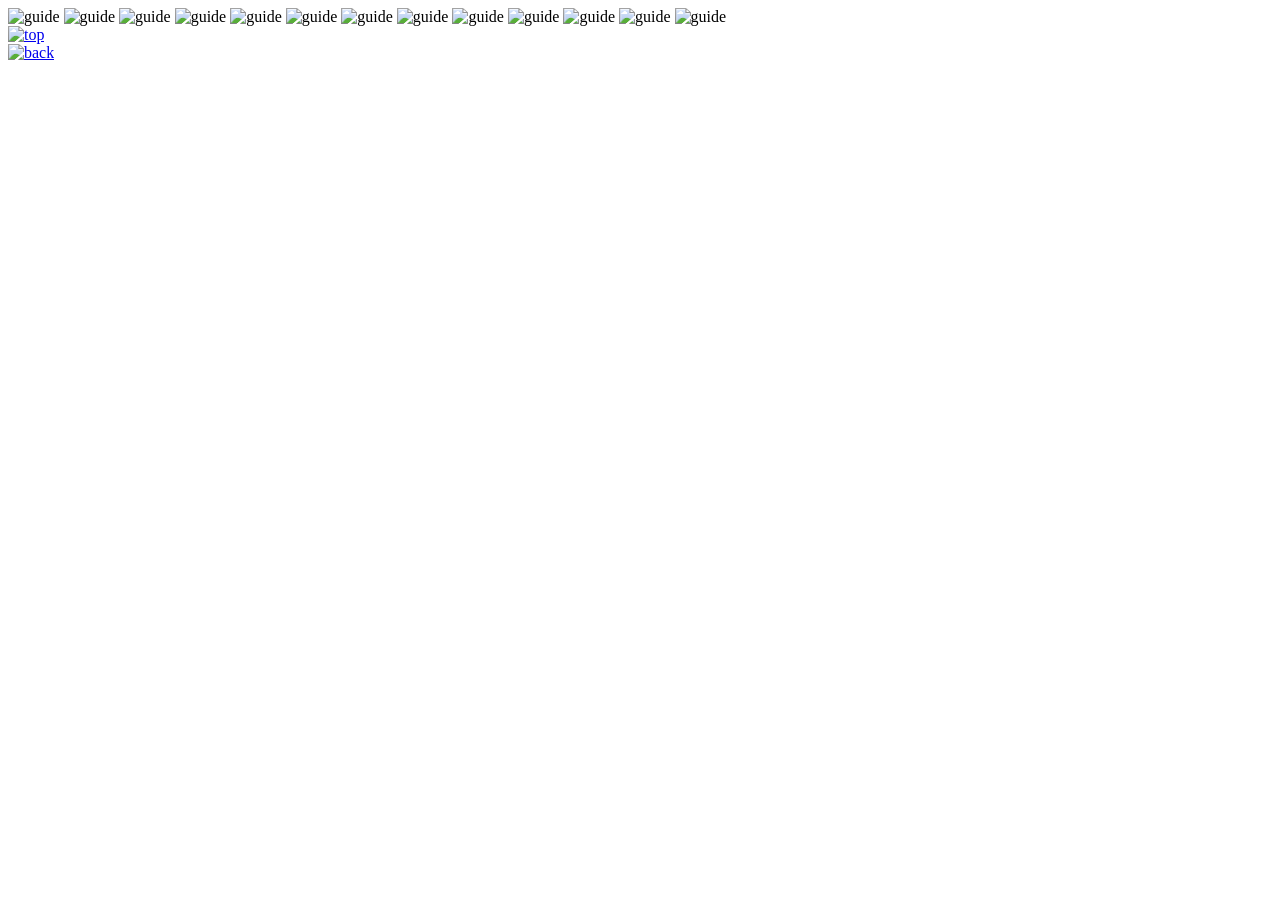
==== sub/bp.html @ aade6979 "Add files via upload" ====
<!doctype html>
<html lang="ko">
	<head>
		<meta charset="utf-8">
		<meta http-equiv="X-UA-Compatible" content="IE=edge">
		<meta name="viewport" content="width=1320px">
		<title>Brand Planning</title>
		<link href="css/style.css" rel="stylesheet" type="text/css"> 
		
	</head>
  <body>
    <div>
     <img src="./images/planning/1.png" alt="guide">
     <img src="./images/planning/2.png" alt="guide">
     <img src="./images/planning/3.png" alt="guide">
     <img src="./images/planning/4.png" alt="guide">
     <img src="./images/planning/5.png" alt="guide">
     <img src="./images/planning/6.png" alt="guide">
     <img src="./images/planning/7.png" alt="guide">
     <img src="./images/planning/8.png" alt="guide">
     <img src="./images/planning/9.png" alt="guide">
     <img src="./images/planning/10.png" alt="guide">
     <img src="./images/planning/11.png" alt="guide">
     <img src="./images/planning/12.png" alt="guide">
     <img src="./images/planning/13.png" alt="guide">
    </div>
	<div class="top fixed">
		<a href="#"><img src="images/top.png" alt="top"></a>
	</div>
	<div class="fixed2">
		<a href="../index.html#projects" onclick="window.close()"><img src="images/back.png" alt="back"></a>
	</div>	
	<script type="text/javascript" src="http://ajax.googleapis.com/ajax/libs/jquery/1.4.3/jquery.min.js"></script>
	<script src="js/jquery-1.12.3.js"></script>
	<script src="js/sub_script.js"></script>
  </body>
</html>
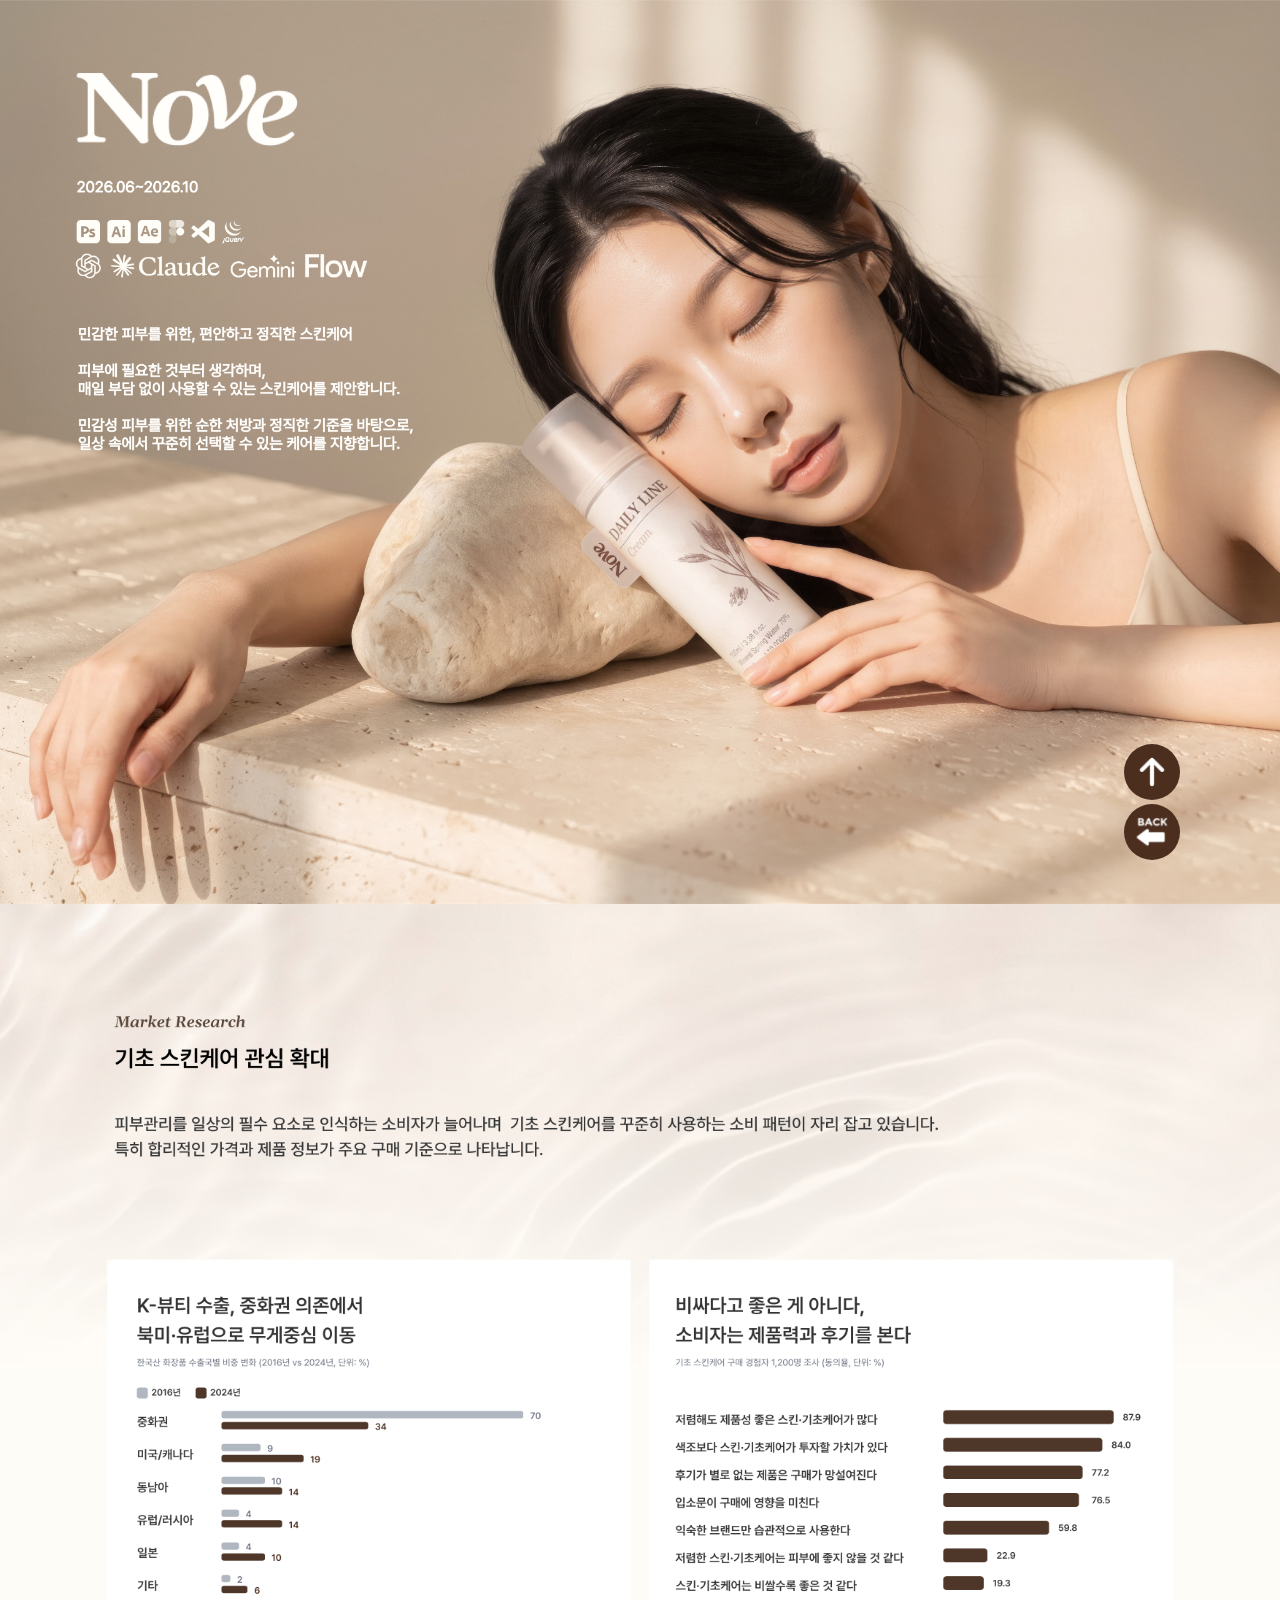
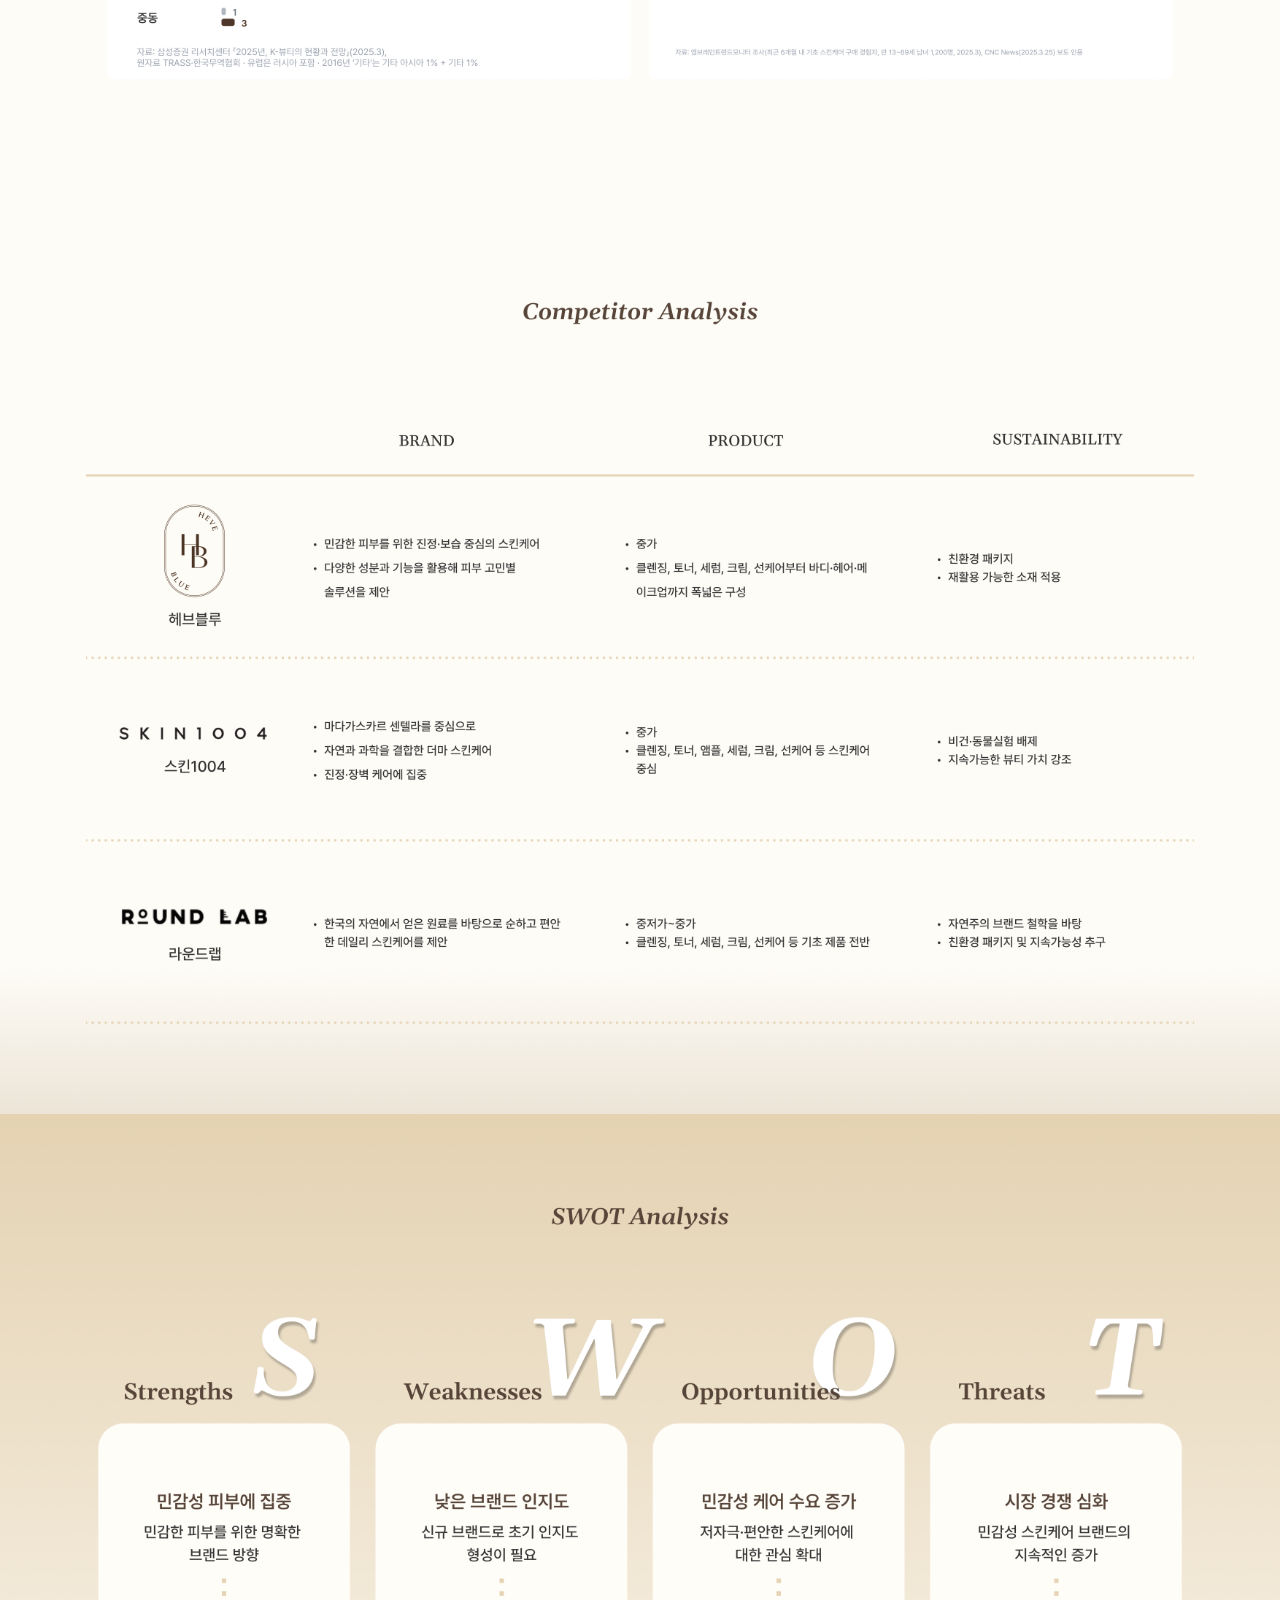
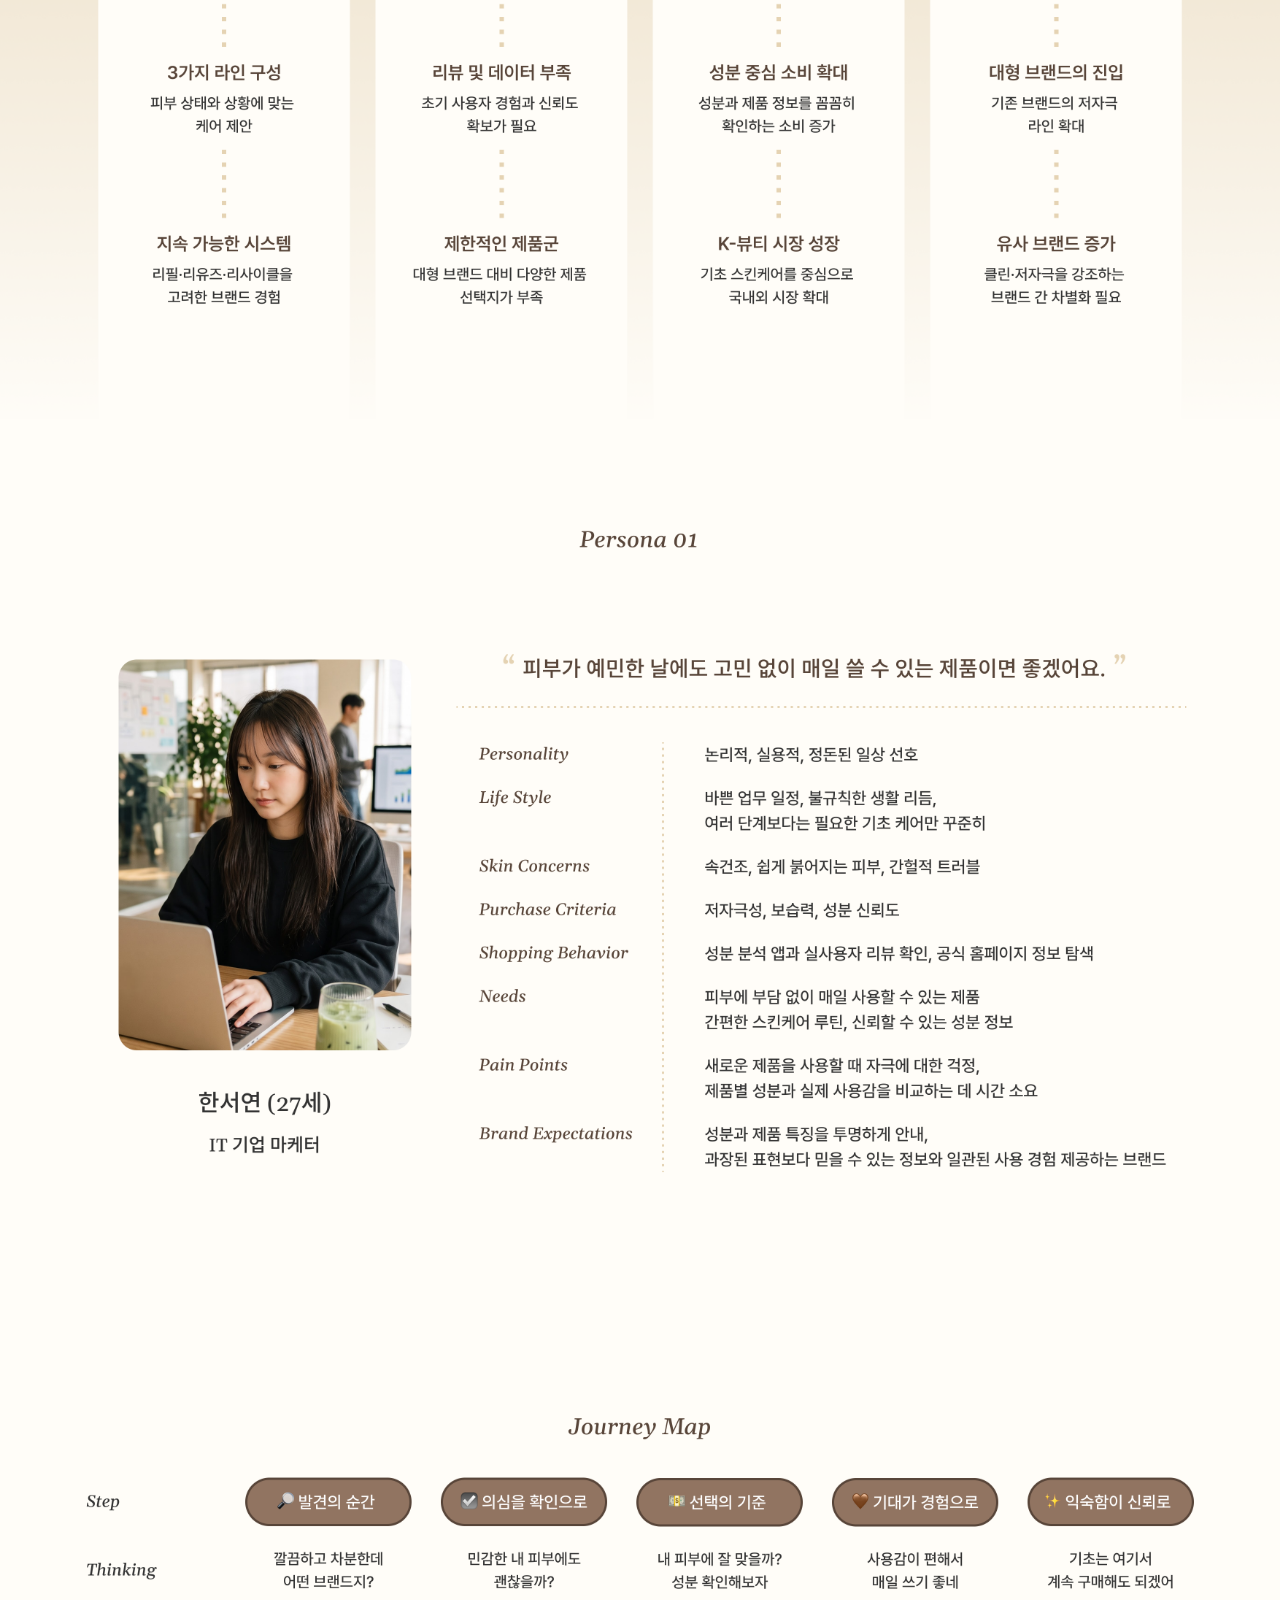
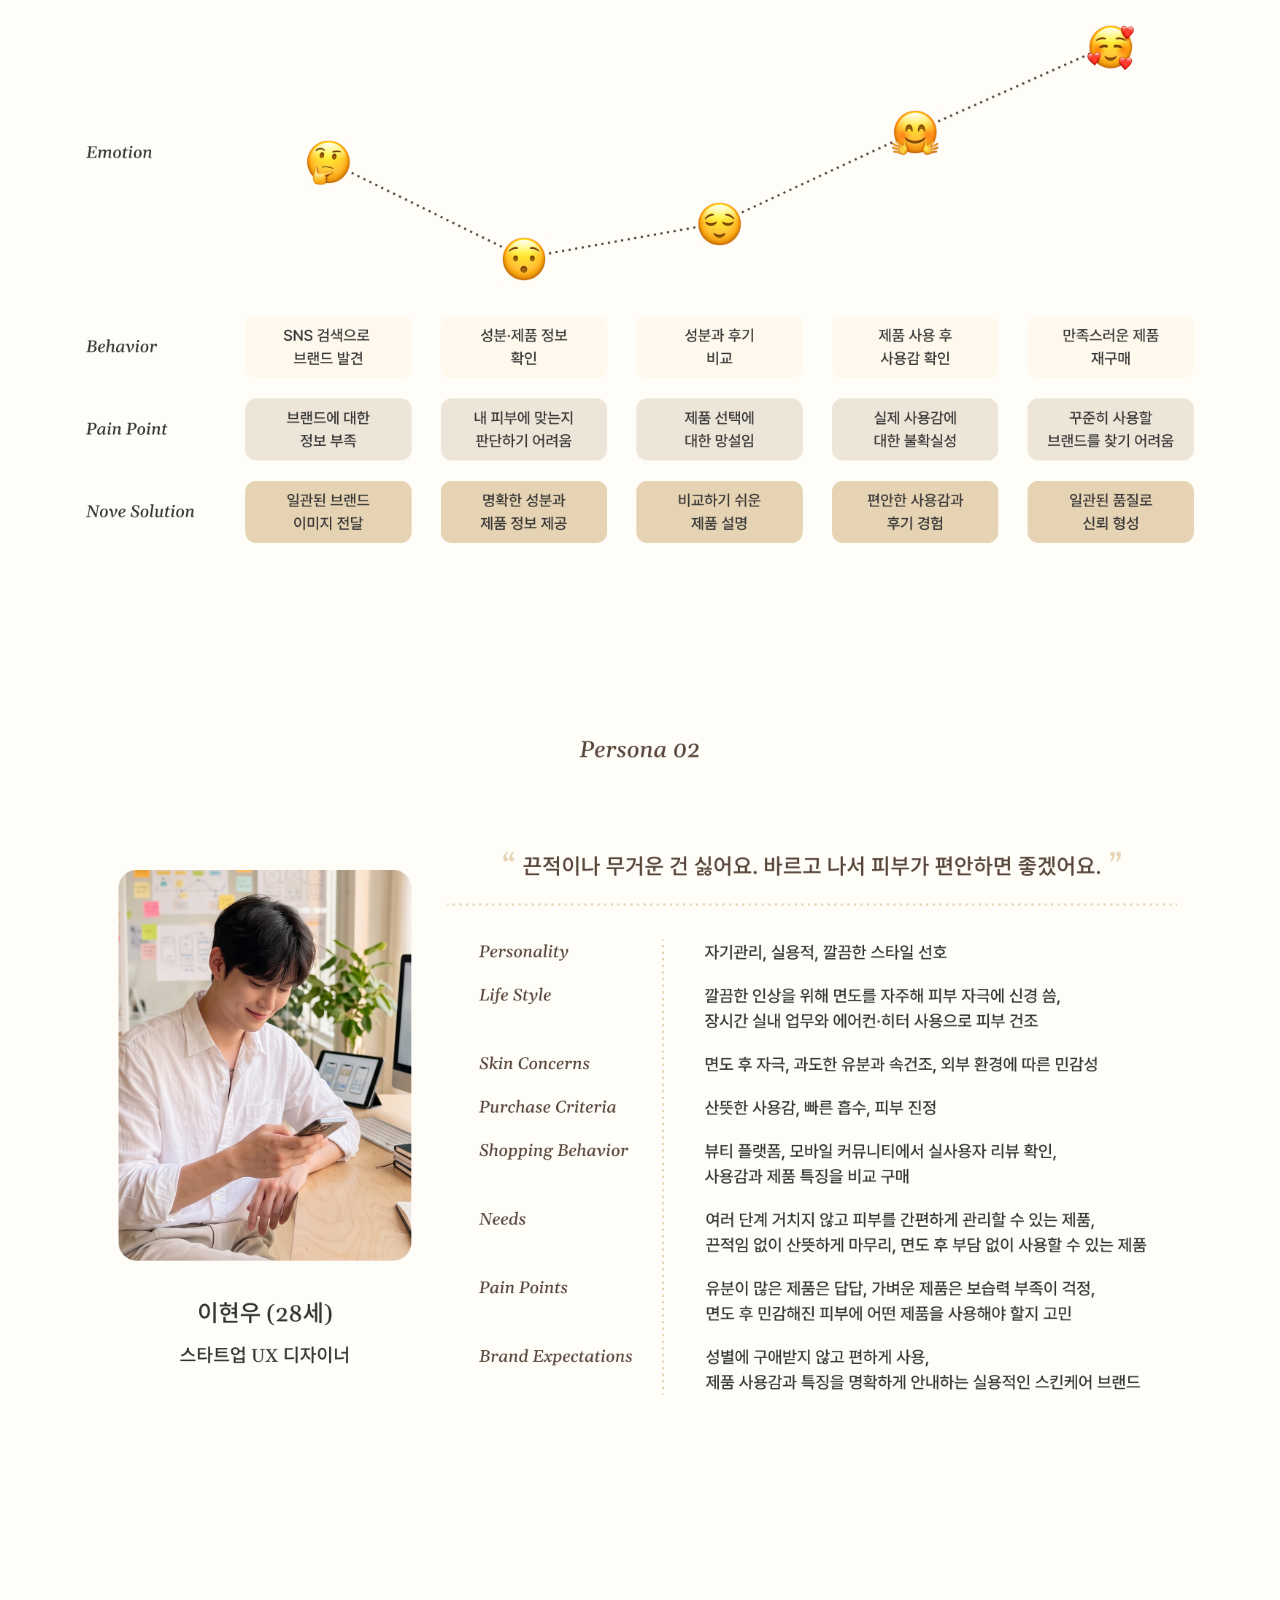
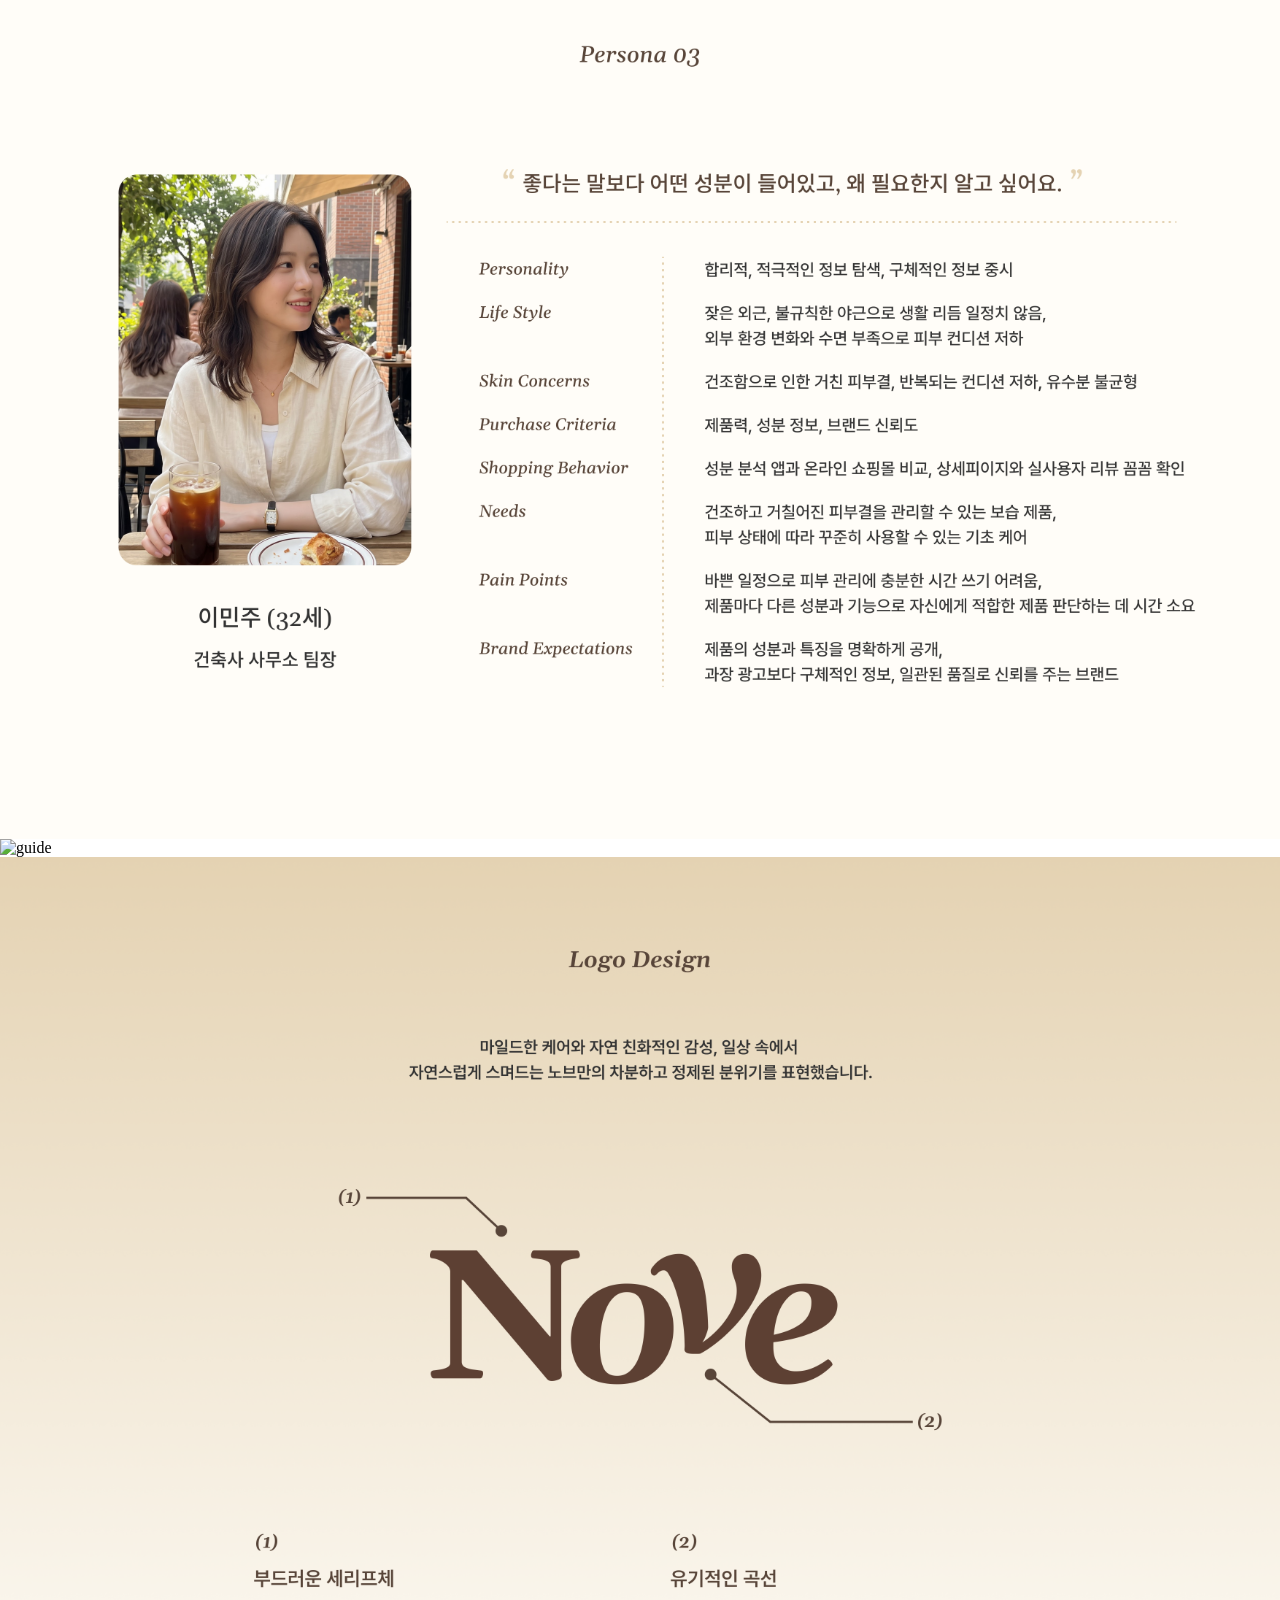
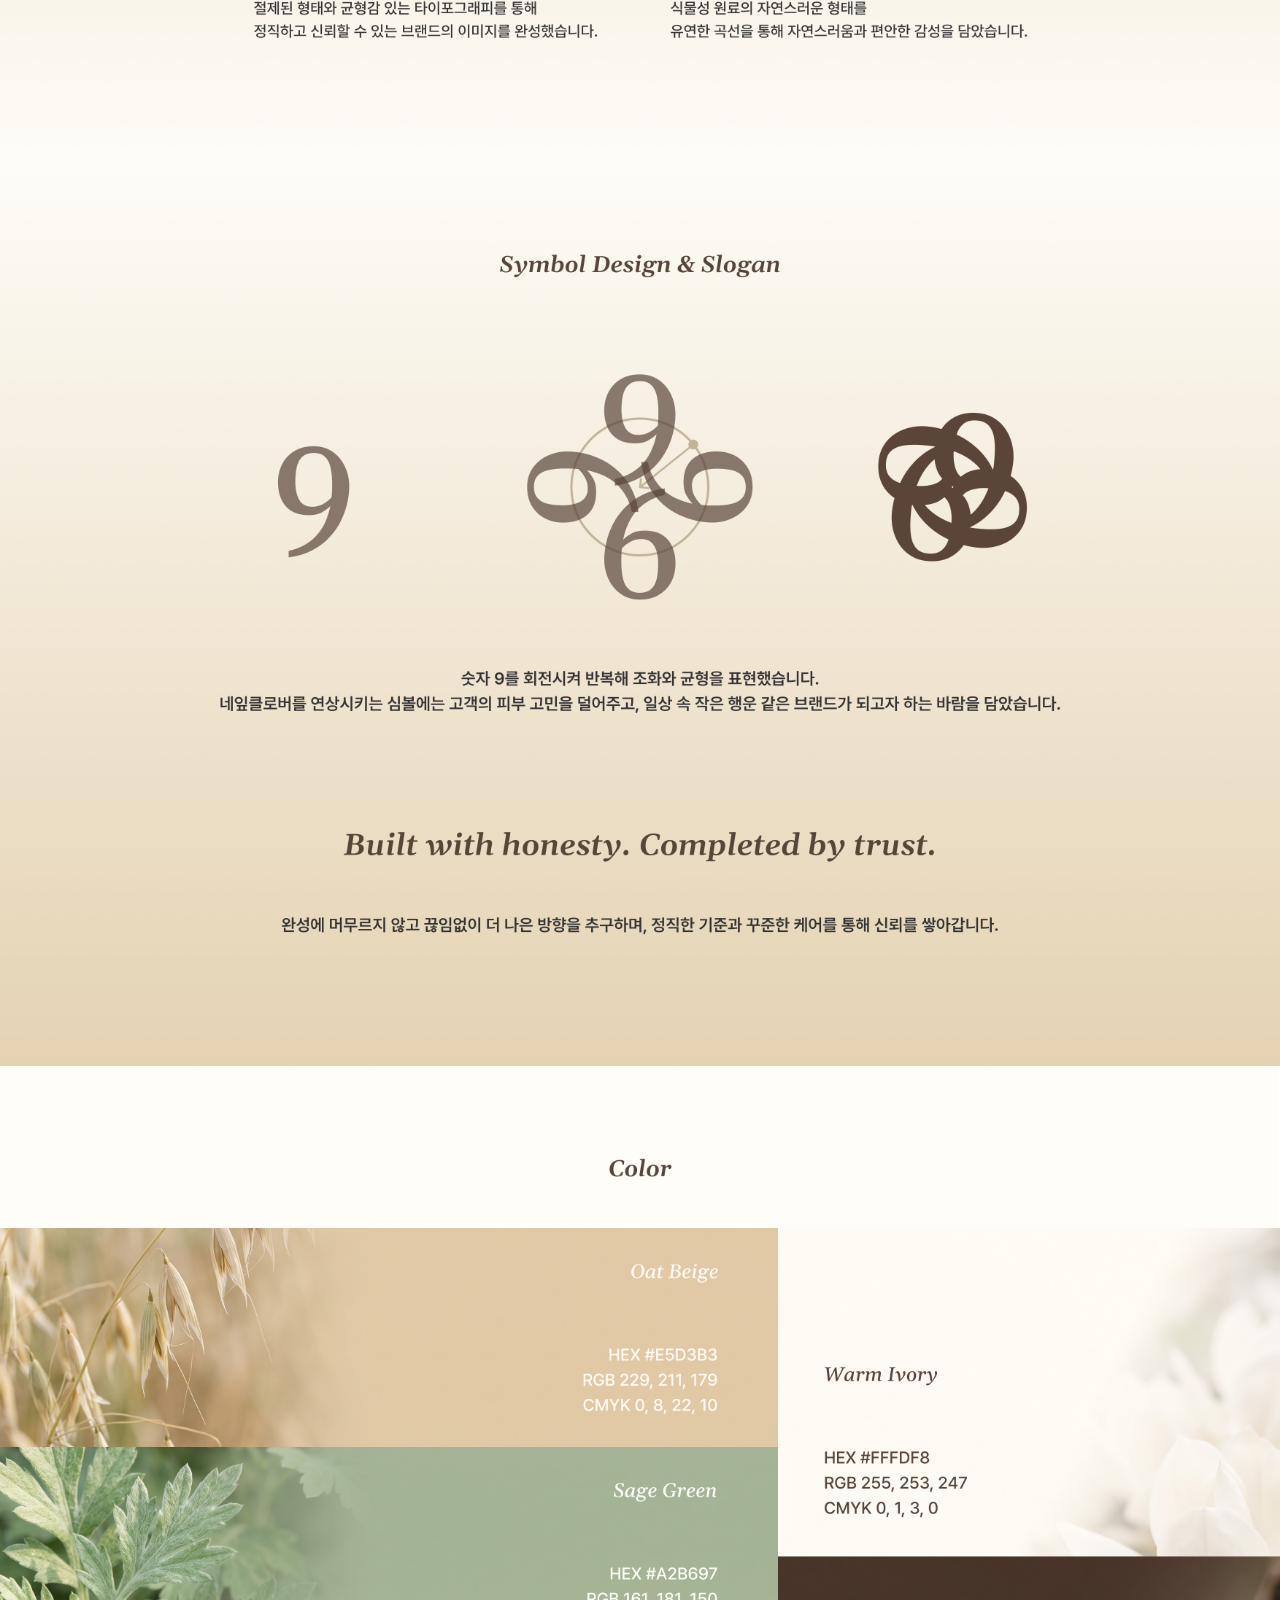
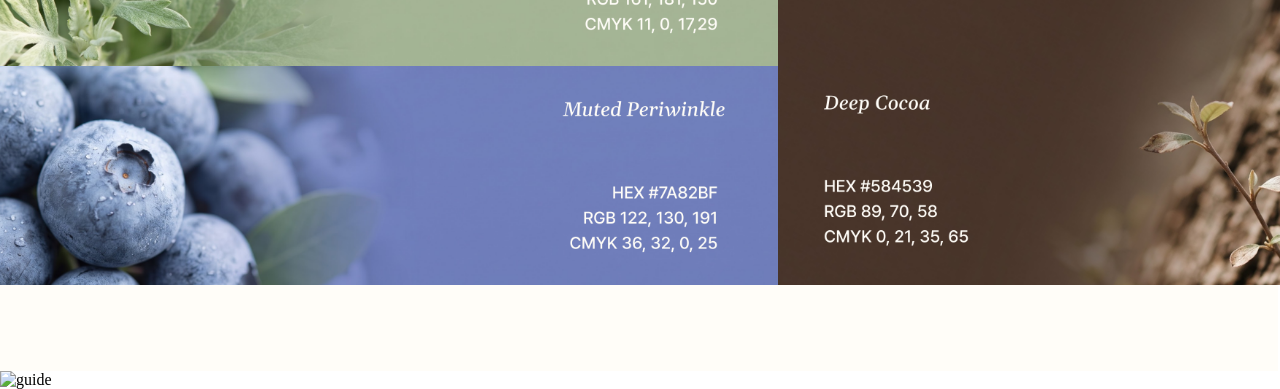
==== commit 8ebe0f97: "Add files via upload" ====
--- a/sub/bp.html
+++ b/sub/bp.html
@@ -10,25 +10,25 @@
 	</head>
   <body>
     <div>
-     <img src="./images/planning/1.png" alt="guide">
-     <img src="./images/planning/2.png" alt="guide">
-     <img src="./images/planning/3.png" alt="guide">
-     <img src="./images/planning/4.png" alt="guide">
-     <img src="./images/planning/5.png" alt="guide">
-     <img src="./images/planning/6.png" alt="guide">
-     <img src="./images/planning/7.png" alt="guide">
-     <img src="./images/planning/8.png" alt="guide">
-     <img src="./images/planning/9.png" alt="guide">
-     <img src="./images/planning/10.png" alt="guide">
-     <img src="./images/planning/11.png" alt="guide">
-     <img src="./images/planning/12.png" alt="guide">
-     <img src="./images/planning/13.png" alt="guide">
+     <img src="./img/planning/1.png" alt="guide">
+     <img src="./img/planning/2.png" alt="guide">
+     <img src="./img/planning/3.png" alt="guide">
+     <img src="./img/planning/4.png" alt="guide">
+     <img src="./img/planning/5.png" alt="guide">
+     <img src="./img/planning/6.png" alt="guide">
+     <img src="./img/planning/7.png" alt="guide">
+     <img src="./img/planning/8.png" alt="guide">
+     <img src="./img/planning/9.png" alt="guide">
+     <img src="./img/planning/10.png" alt="guide">
+     <img src="./img/planning/11.png" alt="guide">
+     <img src="./img/planning/12.png" alt="guide">
+     <img src="./img/planning/13.png" alt="guide">
     </div>
 	<div class="top fixed">
-		<a href="#"><img src="images/top.png" alt="top"></a>
+		<a href="#"><img src="./img/top.svg" alt="top"></a>
 	</div>
 	<div class="fixed2">
-		<a href="../index.html#projects" onclick="window.close()"><img src="images/back.png" alt="back"></a>
+		<a href="../index.html#projects" onclick="window.close()"><img src="./img/back.svg" alt="back"></a>
 	</div>	
 	<script type="text/javascript" src="http://ajax.googleapis.com/ajax/libs/jquery/1.4.3/jquery.min.js"></script>
 	<script src="js/jquery-1.12.3.js"></script>
--- a/sub/css/style.css
+++ b/sub/css/style.css
@@ -0,0 +1,32 @@
+@charset "utf-8";
+
+* {
+  margin: 0;
+  padding: 0;
+}
+
+div img {
+  margin: 0 auto;
+  display: block;
+  width: 100%;
+}
+
+.fixed {
+  position: fixed;
+  right: 100px;
+  bottom: 100px;
+}
+
+.fixed:hover {
+  opacity: 0.8;
+}
+
+.fixed2 {
+  position: fixed;
+  right: 100px;
+  bottom: 40px;
+}
+
+.fixed2:hover {
+  opacity: 0.8;
+}
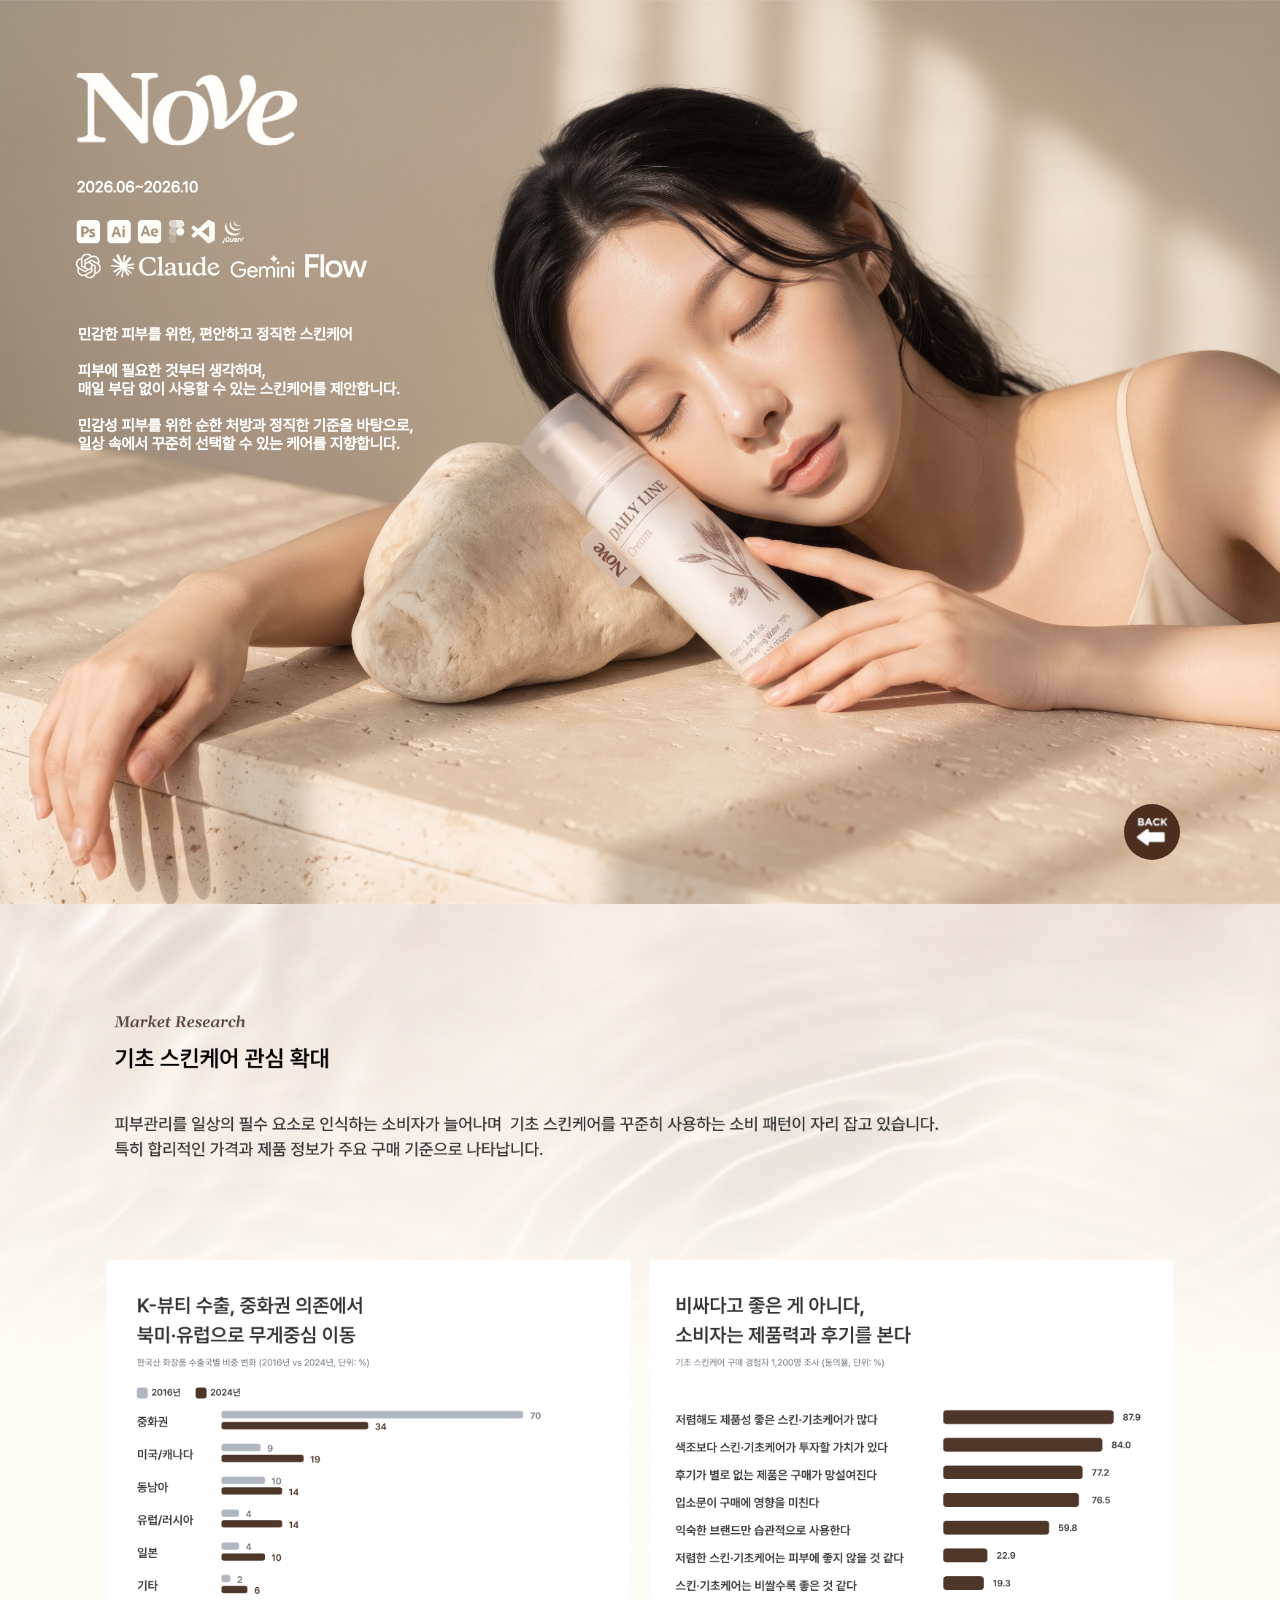
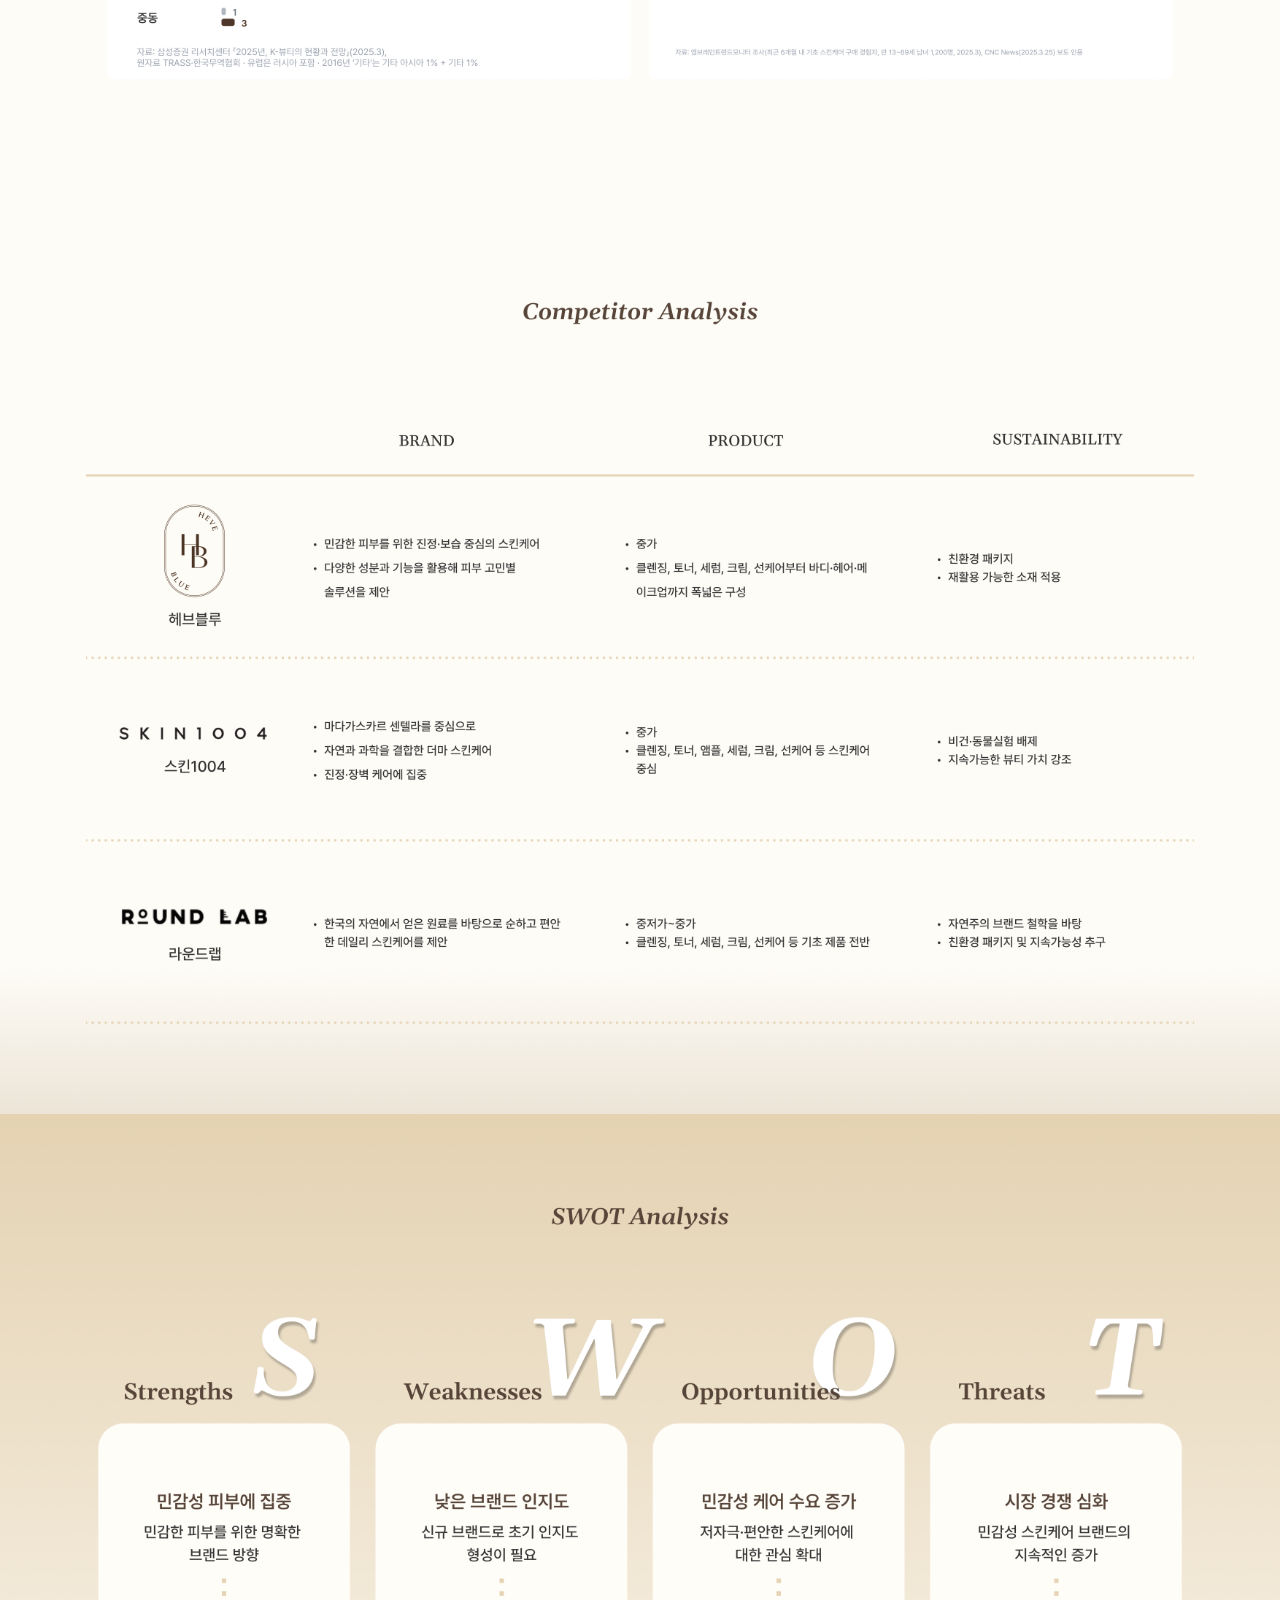
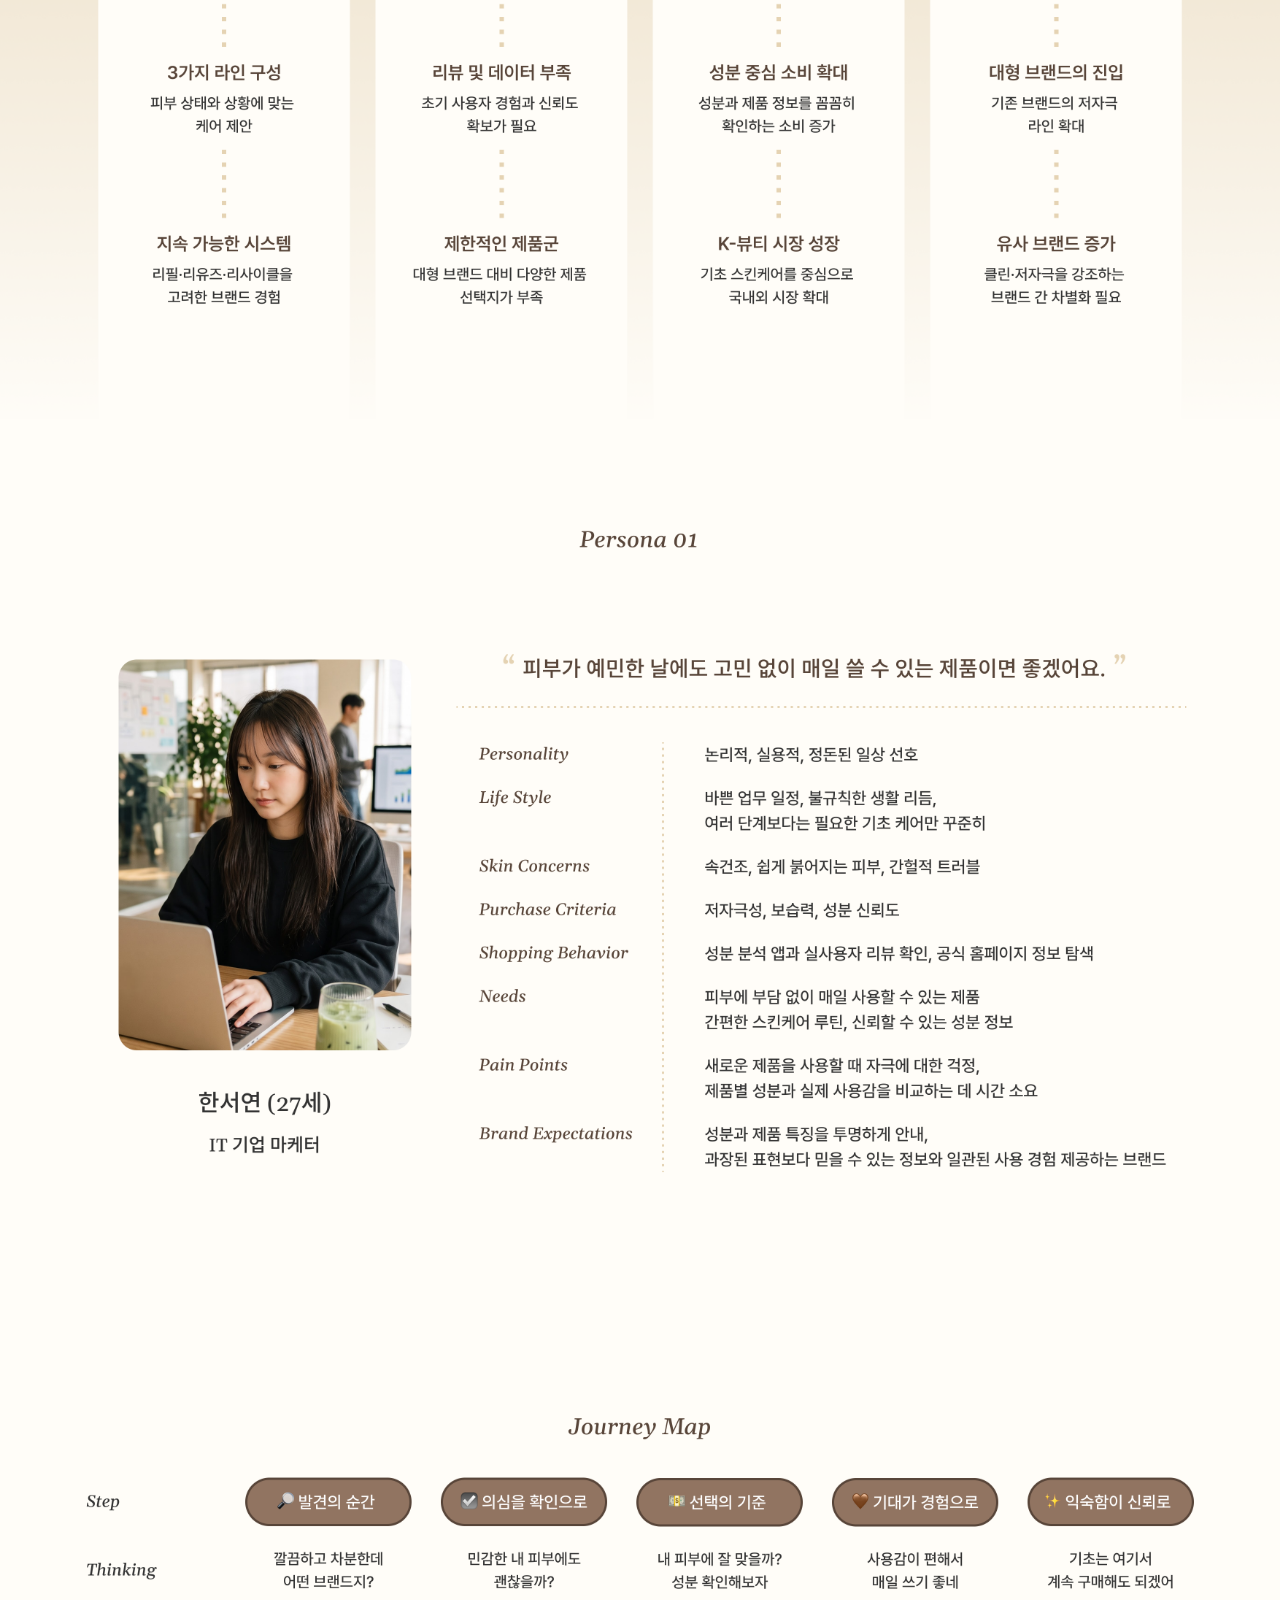
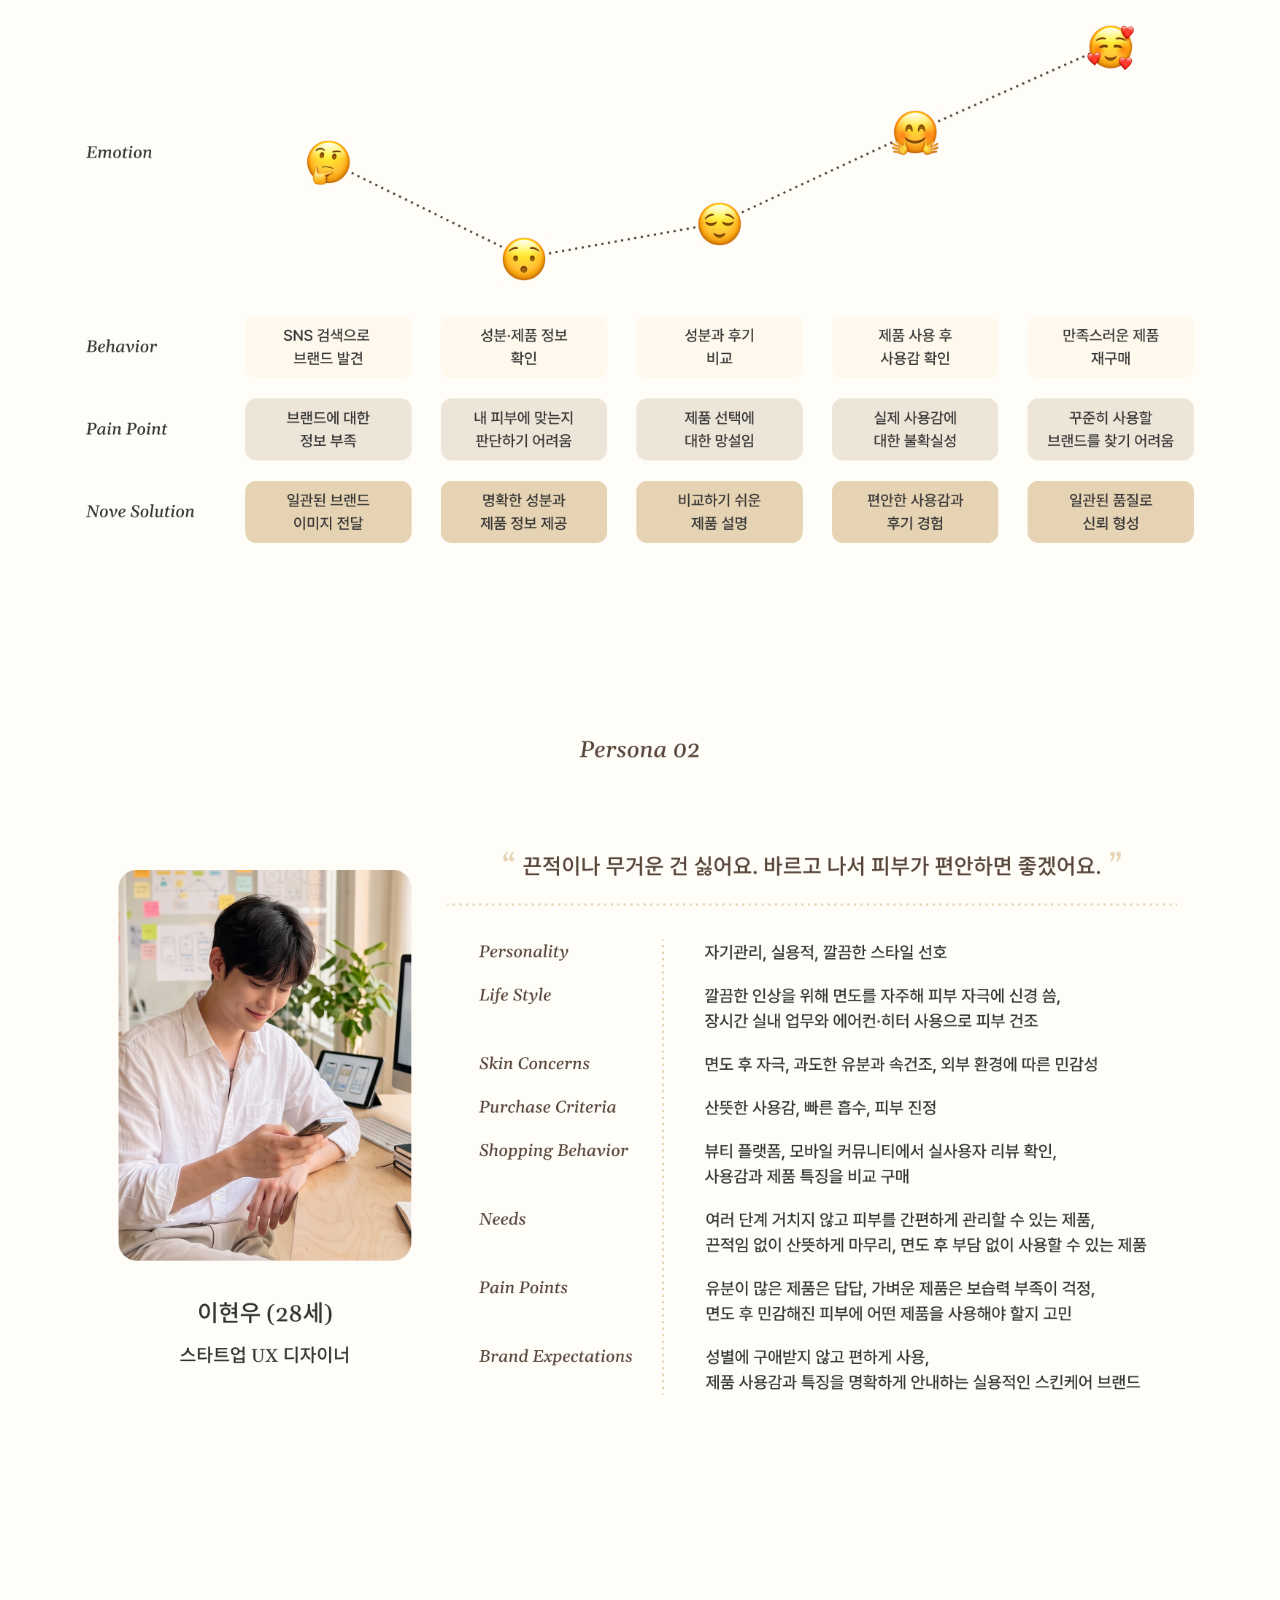
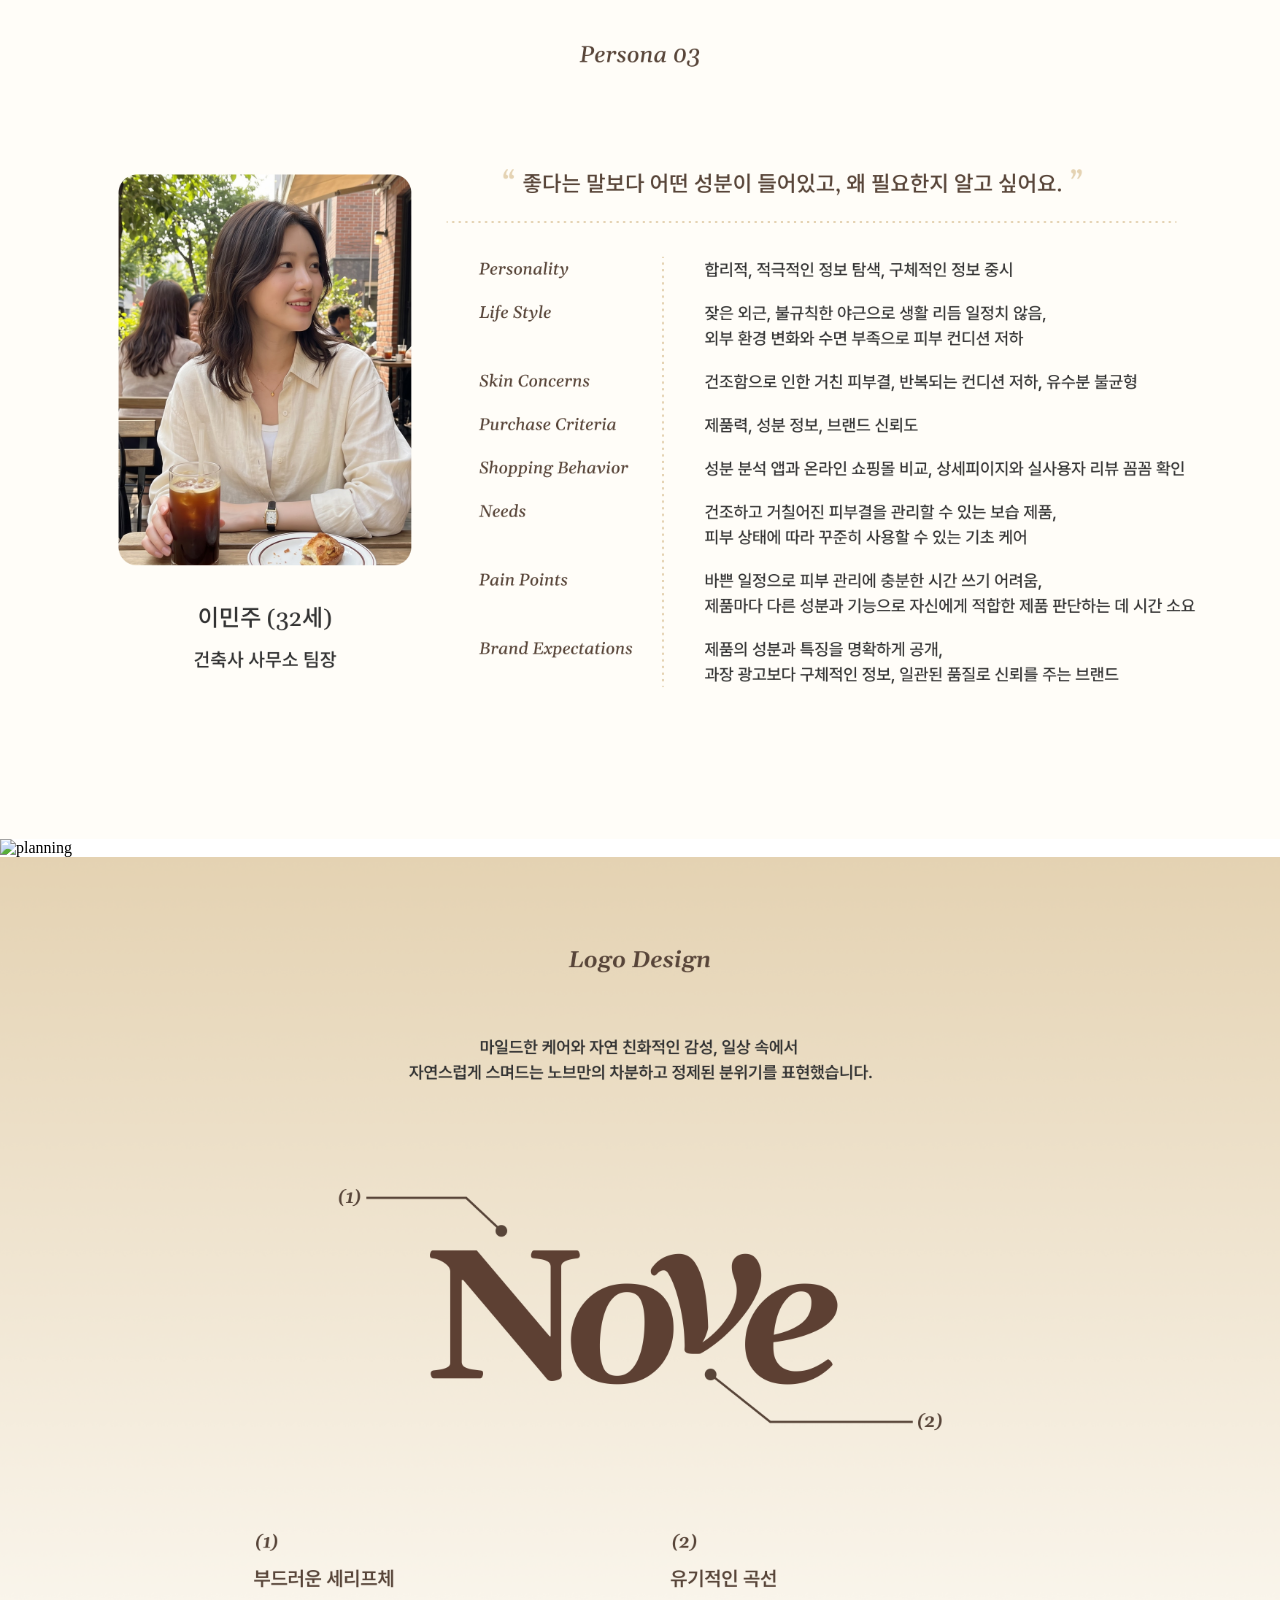
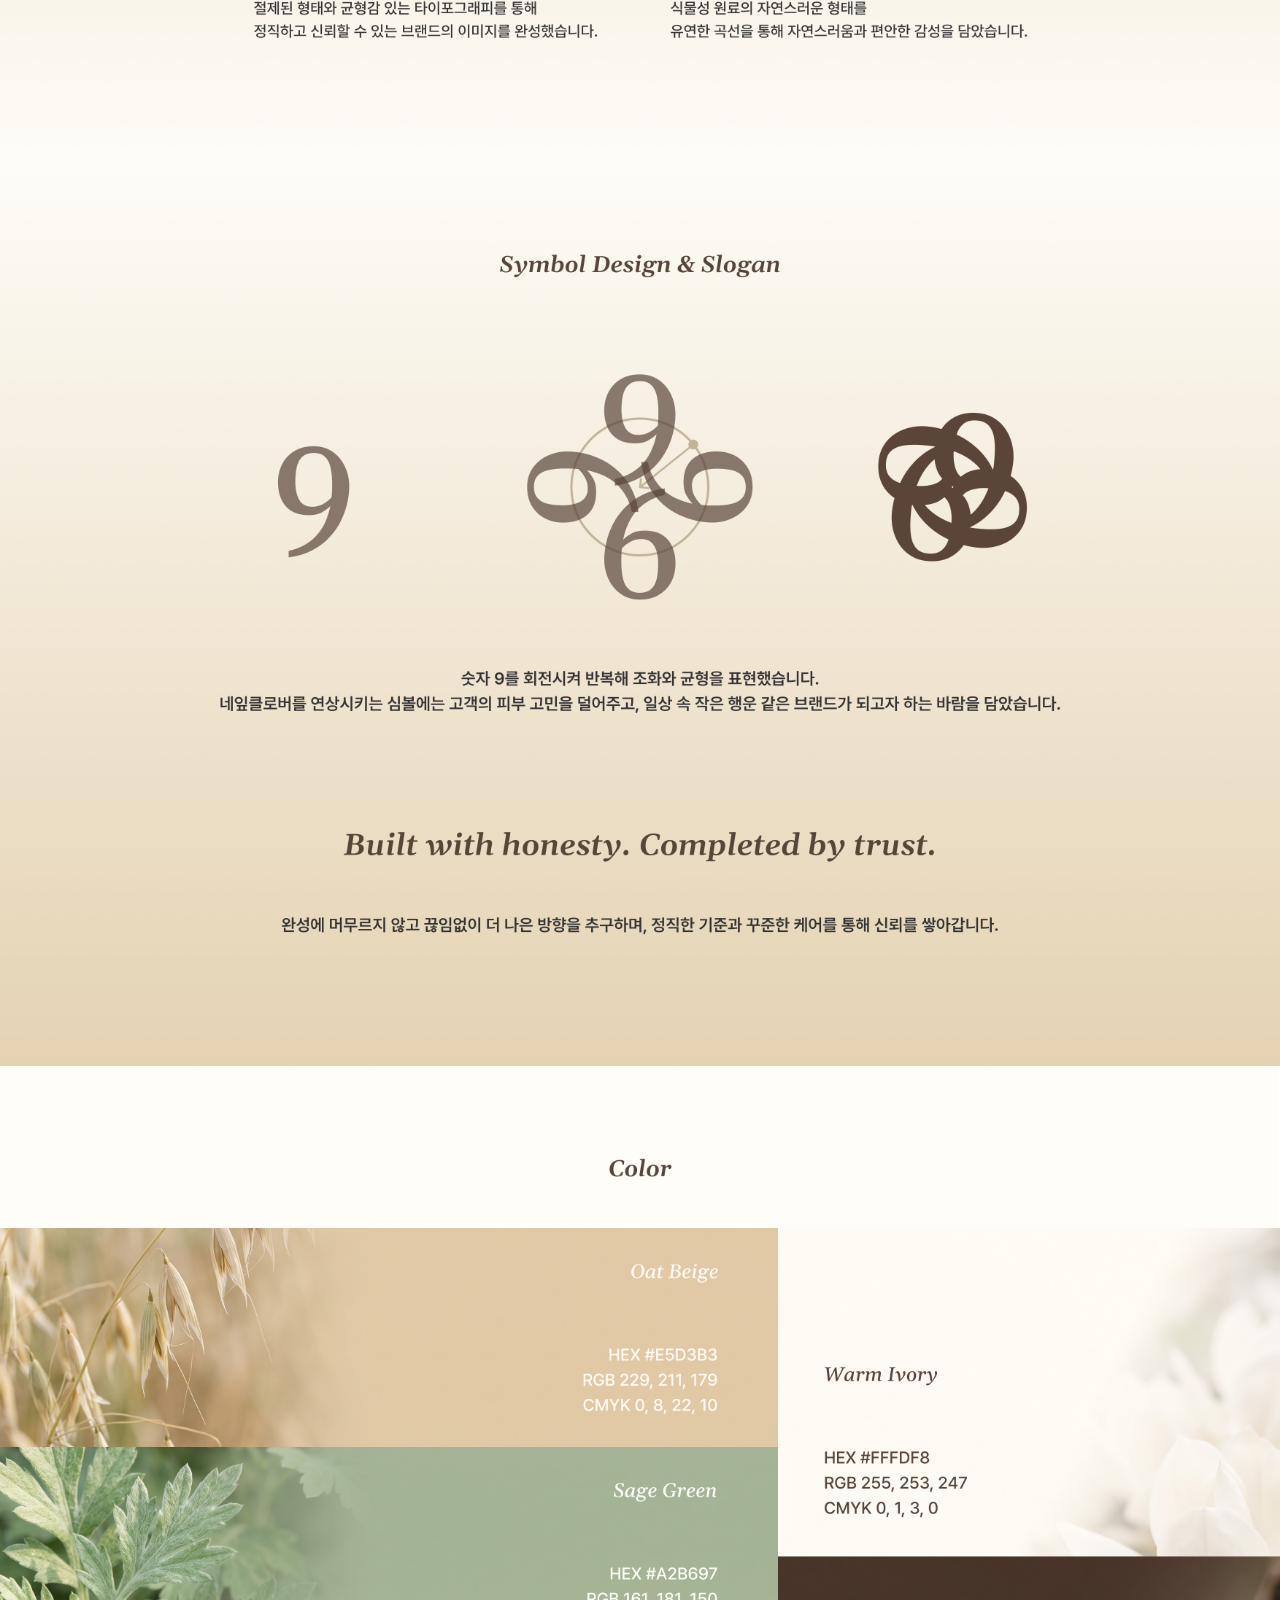
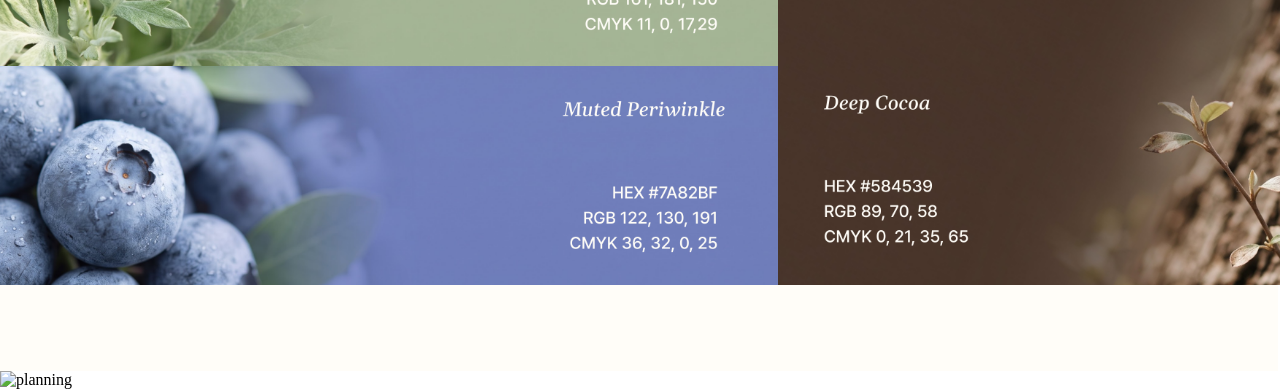
==== commit b332a284: "Add files via upload" ====
--- a/sub/bp.html
+++ b/sub/bp.html
@@ -10,19 +10,19 @@
 	</head>
   <body>
     <div>
-     <img src="./img/planning/1.png" alt="guide">
-     <img src="./img/planning/2.png" alt="guide">
-     <img src="./img/planning/3.png" alt="guide">
-     <img src="./img/planning/4.png" alt="guide">
-     <img src="./img/planning/5.png" alt="guide">
-     <img src="./img/planning/6.png" alt="guide">
-     <img src="./img/planning/7.png" alt="guide">
-     <img src="./img/planning/8.png" alt="guide">
-     <img src="./img/planning/9.png" alt="guide">
-     <img src="./img/planning/10.png" alt="guide">
-     <img src="./img/planning/11.png" alt="guide">
-     <img src="./img/planning/12.png" alt="guide">
-     <img src="./img/planning/13.png" alt="guide">
+     <img src="./img/planning/1.png" alt="planning">
+     <img src="./img/planning/2.png" alt="planning">
+     <img src="./img/planning/3.png" alt="planning">
+     <img src="./img/planning/4.png" alt="planning">
+     <img src="./img/planning/5.png" alt="planning">
+     <img src="./img/planning/6.png" alt="planning">
+     <img src="./img/planning/7.png" alt="planning">
+     <img src="./img/planning/8.png" alt="planning">
+     <img src="./img/planning/9.png" alt="planning">
+     <img src="./img/planning/10.png" alt="planning">
+     <img src="./img/planning/11.png" alt="planning">
+     <img src="./img/planning/12.png" alt="planning">
+     <img src="./img/planning/13.png" alt="planning">
     </div>
 	<div class="top fixed">
 		<a href="#"><img src="./img/top.svg" alt="top"></a>
